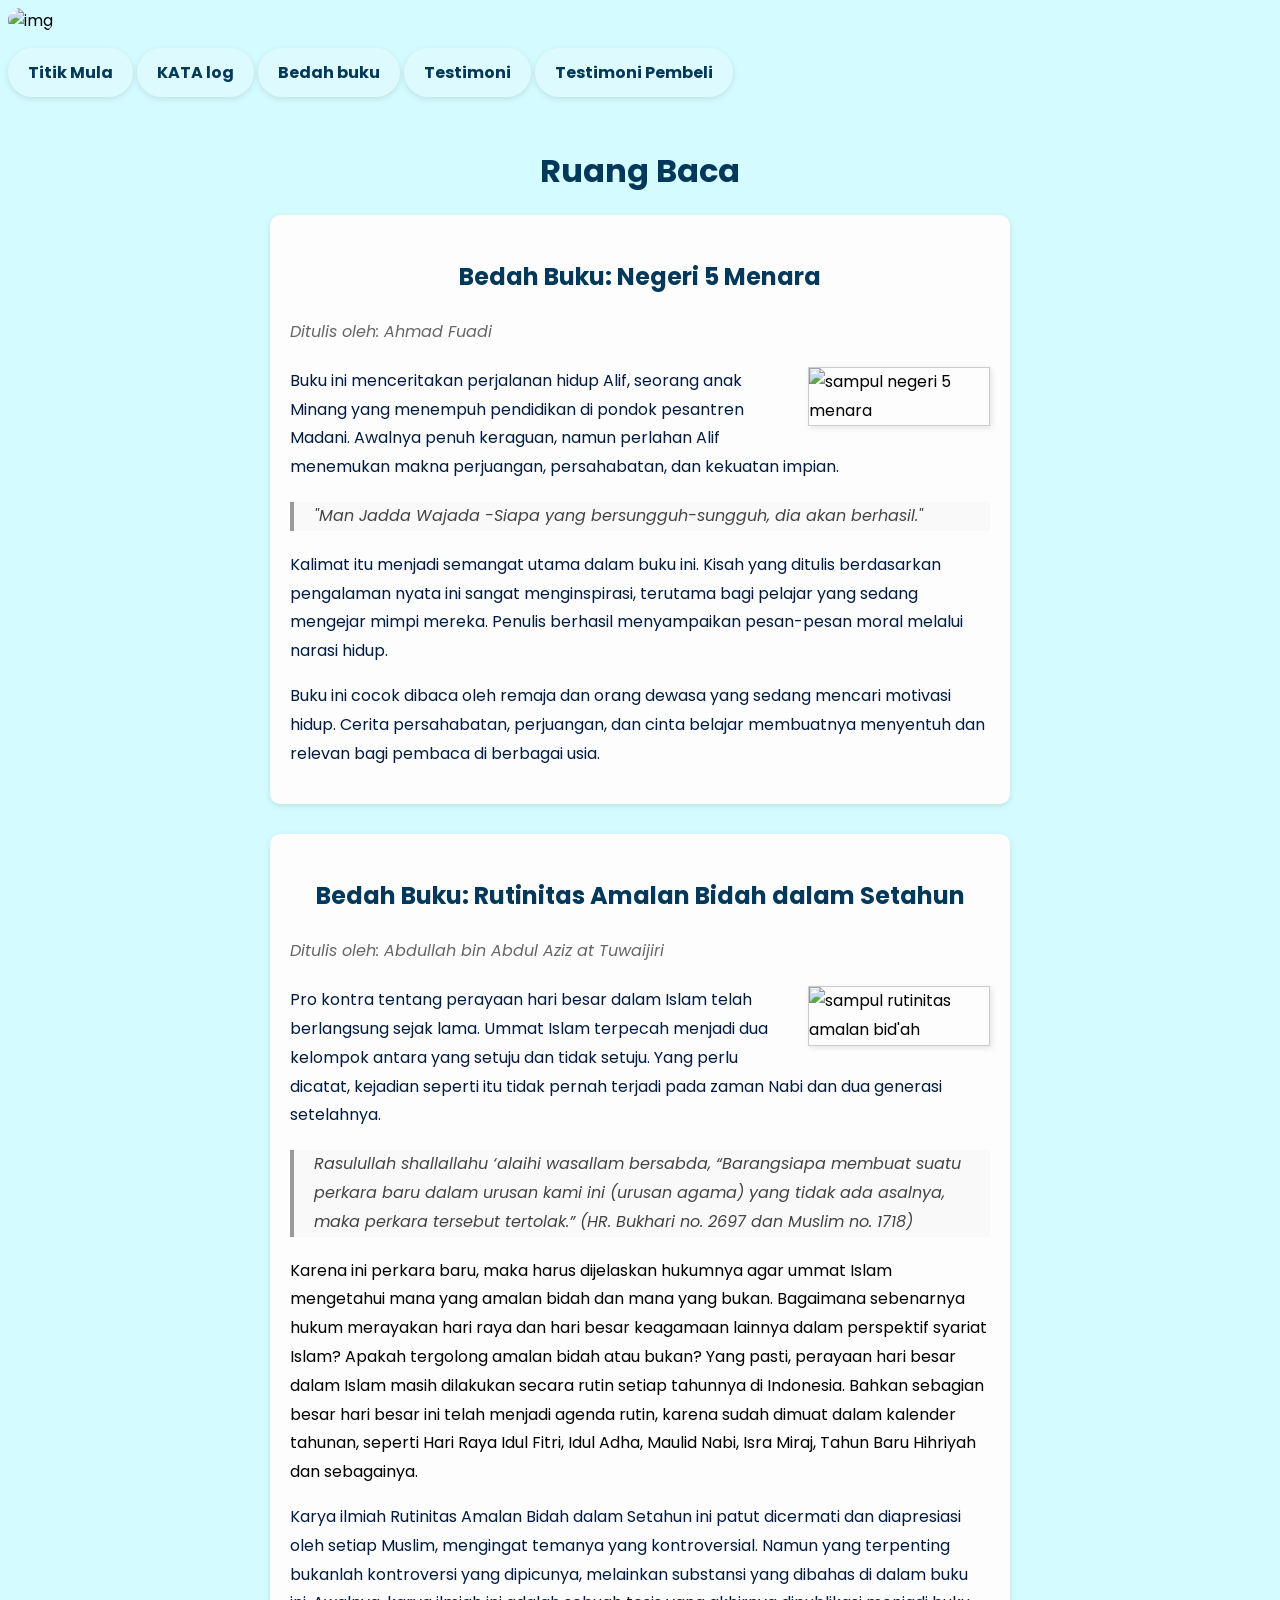
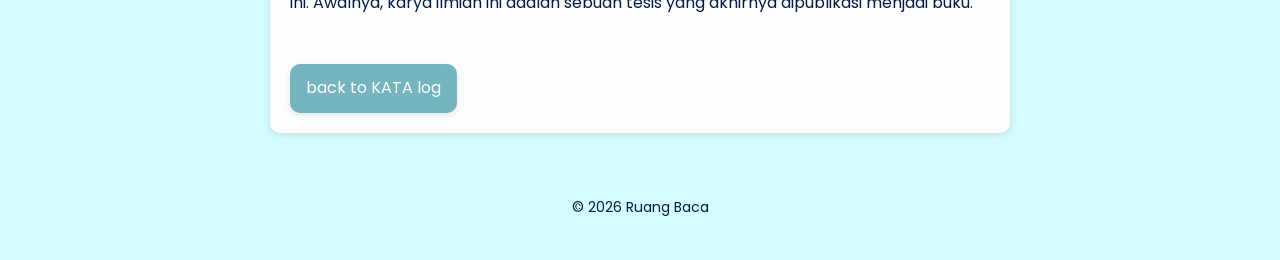
==== bedah-buku.html @ 251c615e "Add files via upload" ====
<!DOCTYPE html>
<html lang="id">
<head>
 
</style>  
 <meta charset="UTF-8">
 <meta name="viewport" content="width=device-width, initial-scale=1.0">
 <title>Profil Usaha Buku</title>
 <link rel="stylesheet" href="style.css" />
 <div class="hero-image">
 <img src="img/ChatGPT Image Feb 2, 2026, 08_58_20 AM.png" alt="img" style="width: 100%; max-height: 300px; object-fit: cover; border-radius: 15px;"></div>
</head>
 <link href="https://fonts.googleapis.com/css2?family=Poppins&display=swap" rel="stylesheet">

<body>
<nav> <a href="index.html"><strong>Titik Mula</strong></a>
  <a href="produk.html"><strong>KATA log</strong></a>
  <a href="bedah-buku.html"><strong>Bedah buku</strong></a>
  <a href="testimoni.html"><strong>Testimoni</strong></a>
  <a href="tampil-testimoni.html"><strong>Testimoni Pembeli</strong></a>

</nav>
<h1>Ruang Baca</h1>
<main class="artikel">
    <h2>Bedah Buku: Negeri 5 Menara</h2>
    <p class="penulis">Ditulis oleh: Ahmad Fuadi</p>
    <img src="img/b35cfadc-3458-4c8b-88dd-b34a82c48282-removebg-preview.png" alt="sampul negeri 5 menara" class="sampul" >
    

    <p>
        Buku ini menceritakan perjalanan hidup Alif, seorang anak Minang yang menempuh pendidikan di pondok pesantren Madani.
        Awalnya penuh keraguan, namun perlahan Alif menemukan makna perjuangan, persahabatan, dan kekuatan impian.
    </p>

    <blockquote>
        "Man Jadda Wajada -Siapa yang bersungguh-sungguh, dia akan berhasil."
    </blockquote>

    <p>
        Kalimat itu menjadi semangat utama dalam buku ini. Kisah yang ditulis berdasarkan pengalaman nyata ini sangat menginspirasi,
        terutama bagi pelajar yang sedang mengejar mimpi mereka. Penulis berhasil menyampaikan pesan-pesan moral melalui narasi hidup.
    </p>

    <p>
        Buku ini cocok dibaca oleh remaja dan orang dewasa yang sedang mencari motivasi hidup. Cerita persahabatan, perjuangan, dan cinta belajar membuatnya menyentuh dan relevan bagi pembaca di berbagai usia.
    
    </p>


</main>

<main class="artikel">
    <h2>Bedah Buku: Rutinitas Amalan Bidah dalam Setahun</h2>
    <p class="penulis">Ditulis oleh: Abdullah bin Abdul Aziz at Tuwaijiri</p>
    <img src="img/rutinitas-amalan-bidah-dalam-setahun-3d-rc.jpg-removebg-preview.png" alt="sampul rutinitas amalan bid'ah" class="sampul">

    <p>
        Pro kontra tentang perayaan hari besar dalam Islam telah berlangsung sejak lama. Ummat Islam terpecah menjadi dua kelompok antara yang setuju dan tidak setuju. Yang perlu dicatat, kejadian seperti itu tidak pernah terjadi pada zaman Nabi dan dua generasi setelahnya. 
        <blockquote> Rasulullah shallallahu ‘alaihi wasallam bersabda,
            “Barangsiapa membuat suatu perkara baru dalam urusan kami ini (urusan agama) yang tidak ada asalnya, maka perkara tersebut tertolak.” (HR. Bukhari no. 2697 dan Muslim no. 1718)
        </blockquote>
        Karena ini perkara baru, maka harus dijelaskan hukumnya agar ummat Islam mengetahui mana yang amalan bidah dan mana yang bukan.

Bagaimana sebenarnya hukum merayakan hari raya dan hari besar keagamaan lainnya dalam perspektif syariat Islam? Apakah tergolong amalan bidah atau bukan? Yang pasti, perayaan hari besar dalam Islam masih dilakukan secara rutin setiap tahunnya di Indonesia. Bahkan sebagian besar hari besar ini telah menjadi agenda rutin, karena sudah dimuat dalam kalender tahunan, seperti Hari Raya Idul Fitri, Idul Adha, Maulid Nabi, Isra Miraj, Tahun Baru Hihriyah dan sebagainya.
    </p>
<p>Karya ilmiah Rutinitas Amalan Bidah dalam Setahun ini patut dicermati dan diapresiasi oleh setiap Muslim, mengingat temanya yang kontroversial. Namun yang terpenting bukanlah kontroversi yang dipicunya, melainkan substansi yang dibahas di dalam buku ini. Awalnya, karya ilmiah ini adalah sebuah tesis yang akhirnya dipublikasi menjadi buku. 
    </p>
<a href="produk.html" class="btn-kembali">back to KATA log</a>
</main>
<footer>
    <p>&copy; 2026 Ruang Baca</p>

</footer>

</body>
</html>
---- style.css ----
body {
    background-color: #d4fbff;
    font-family: 'Poppins', sans-serif;
}
.section {
  background-color: #54ACBF;
  animation: ilang 1s ease-out;
}
h1 {
    color: #023859;
    text-align: center;
    animation: ilang 1s ease-out;
    margin-top: 50px;       /* Memberi jarak dari menu navigasi */
    margin-bottom: 20px;
    
}
h2 {
    color: #023859;
    text-align:center;
    animation: ilang 1s ease-out;
}
p {
    color: #011C40;
    animation: ilang 1s ease-out;
}
nav a {
    color: #023859;
    padding: 12px 20px;
    text-decoration: none;
    text-align: center;
    background-color: #ddfbff;
    box-shadow: 0 2px 6px rgba(0, 0, 0, 0.1);
    border-radius: 35px;
    display:flex;
    justify-content: center;
    gap: 10px;
    display: inline-block;
    align-items: center;
    margin-top: 15px;
}
nav a:hover {
    background-color: #54abbfa8;
    border-radius: 35px;
    transform: scale(1.09);
}
.daftar-produk {
    display: grid;
    grid-template-columns: repeat(auto-fit, 
minmax(250px, 1fr));
    gap: 20px;
    padding: 20px;
}
.Produk {
    background-color: #fff;
    border: 1px solid #ddd;
    padding: 15px;
    border-radius: 10px;
    text-align: center;
    box-shadow: 0 2px 6px rgba(0, 0, 0, 0.1);
    animation: ilang 1s ease-out;
    display: flex;
    flex-wrap: wrap;       /* Agar kalau tidak muat, dia pindah ke bawah sendiri */
    justify-content: center; /* Mengetengahkan semua produk */
    gap: 30px;             /* Memberi jarak yang lega antar buku */
    padding: 20px;
    align-items: flex-start;
}
.Produk img {
    width: 150px;
    height: auto;
    border-radius: 5px;
    margin-bottom: 10px;
    animation: ilang 1s ease-out;
}
.Produk h2 {
    font-size: 20px;
    color: #023859;
    text-align: center;
    animation: ilang 1s ease-out;
    
    
}
.Produk h3 {
    font-size: 16px;
    color: #023859;
    animation: ilang 1s ease-out;
    
}
.Harga {
    font-weight: bold;
    color: #023859;
    animation: ilang 1s ease-out;
}
.Deskripsi {
    font-size: 14px;
    color: #023859;
    animation: ilang 1s ease-out;
}
.artikel {
    max-width: 700px;
    margin: auto;
    padding: 20px;
    background-color:#fdfdfd;
    font-family: 'poppins', Tahoma, Geneva, Verdana, sans-serif;
    line-height: 1.8;
    border-radius: 10px;
    box-shadow: 0 2px 6px rgba(0, 0, 0, 0.1);
    margin-bottom: 30px;
    animation: ilang 1s ease-out;

}
.artikel .penulis {
    font-style: italic;
    color: #666;
    margin-bottom: 20px;
    animation: ilang 1s ease-out;
}
.artikel .sampul {
    width: 180px;
    float: right;
    margin: 0 0 20px 20px;
    border: 1px solid #ccc;
    box-shadow: 2px 2px 6px rgba(0, 0, 0, 0.1);
    animation: ilang 1s ease-out;
}
.artikel blockquote {
    font-style: italic;
    padding-left: 20px;
    margin: 20px 0;
    border-left: 4px solid #999;
    color: #444;
    background-color: #f9f9f9;
    animation: ilang 1s ease-out;
}
.btn-kembali {
    display: inline-block;
    margin-top: 30px;
    padding: 10px 16px;
    background-color: #74b5c0;
    color: white;
    text-decoration: none;
    border-radius: 10px;
    box-shadow: 0 2px 6px rgba(0, 0, 0, 0.1);
    animation: ilang 1s ease-out;

}
.btn-kembali:hover {
    background-color: #666;
}
@keyframes ilang {
  from {
    opacity: 0;
    transform: translateY(20px);
  }
  to {
    opacity: 1;
    transform: translateY(0);
  }
}
ul {
    animation: ilang 1s ease-out;
}
.formulir {
    max-width: 600px;
    margin: auto;
    padding: 20px;
    background-color: #c9f0f45d;
    border-radius: 10px;
    box-shadow: 0 0 5px rgba(0, 0, 0, 0.1);
    box-shadow: 0 0 100px rgba(0, 0, 0, 0.1);
    animation: ilang 1s ease-out;
}
form label {
    display: block;
    margin-top: 10px;
    font-weight: bold;
    animation: ilang 1s ease-out;

}
form input,
form select,
form textarea {
    width: 95%;
    padding: 8px;
    margin: 5px;
    margin-bottom: 15px;
    border-radius: 5px;
    border: 1px solid #ccc;
    animation: ilang 1s ease-out;
}
form button {
    background-color:#74b5c0 ;
    color: #ffffff;
    padding: 10px 15px;
    border: none;
    border-radius: 5px;
    cursor: pointer;
    animation: ilang 1s ease-out;
}
form button:hover {
    background-color: #738b8e;
}
.kategori-buku {
    max-width:fit-content;
    margin: auto;
    padding: 20px;
    background-color:#fdfdfd;
    font-family: 'poppins', Tahoma, Geneva, Verdana, sans-serif;
    line-height: 1.8;
    border-radius: 10px;
    box-shadow: 0 2px 6px rgba(0, 0, 0, 0.1);
    margin-bottom: 30px;
    animation: ilang 1s ease-out;
    
}
footer {
    text-align: center;
    padding: 20px;
    color: #666;
    font-family: 'poppins';
    font-size: 14px;
}
.hero-text {
    font-size: 1.2rem;
    font-style: italic;
    color: #555;
    text-align: center;
    max-width: 700px;
    margin: 20px auto; /* Mengetengahkan teks */
    line-height: 1.8;
}
details {
    margin-top: 15px;
    cursor: pointer;
    transition: all 0.3s ease;
}

summary::before {
    font-weight: bold;
    color: #023859; /* Warna biru navy konsisten */
    list-style: none; /* Menghilangkan segitiga standar browser */
    outline: none;
    background-color: #74b5c05d; /* Warna tombol kembali */;
    border-radius: 10px;
    content: "Singkap Makna";
}
details[open] summary::before {
    content: "Tutup Makna"; /* Pakai BEFORE agar menimpa teks sebelumnya */
    background-color: #023859; /* Ubah warna saat terbuka agar beda */
    color: white;

}
/* Ganti .kotak-testimoni menjadi .testimoni-box */
.testimoni-box {
    background-color: white;
    border-radius: 15px;
    padding: 20px;
    width: 300px;
    box-shadow: 0 4px 12px rgba(0, 0, 0, 0.1);
    border-left: 5px solid #023859; /* Aksen biru navy */
    margin-bottom: 20px;
}

/* Ganti juga label anaknya */
.testimoni-box p {
    margin: 5px 0;
    color: #333;
}

.testimoni-box strong {
    color: #023859; /* Memberi warna biru pada label Nama, Asal, dll */
}
/* Ini untuk mengatur tempat (ID) di mana testimoni dimunculkan */
#daftarTestimoni {
    display: flex;
    flex-wrap: wrap; /* Agar kalau penuh, kotaknya pindah ke baris baru */
    gap: 20px;       /* Jarak antar kotak */
    justify-content: center; /* Kotak berada di tengah halaman */
    padding: 30px;
    align-items: flex-start;
}
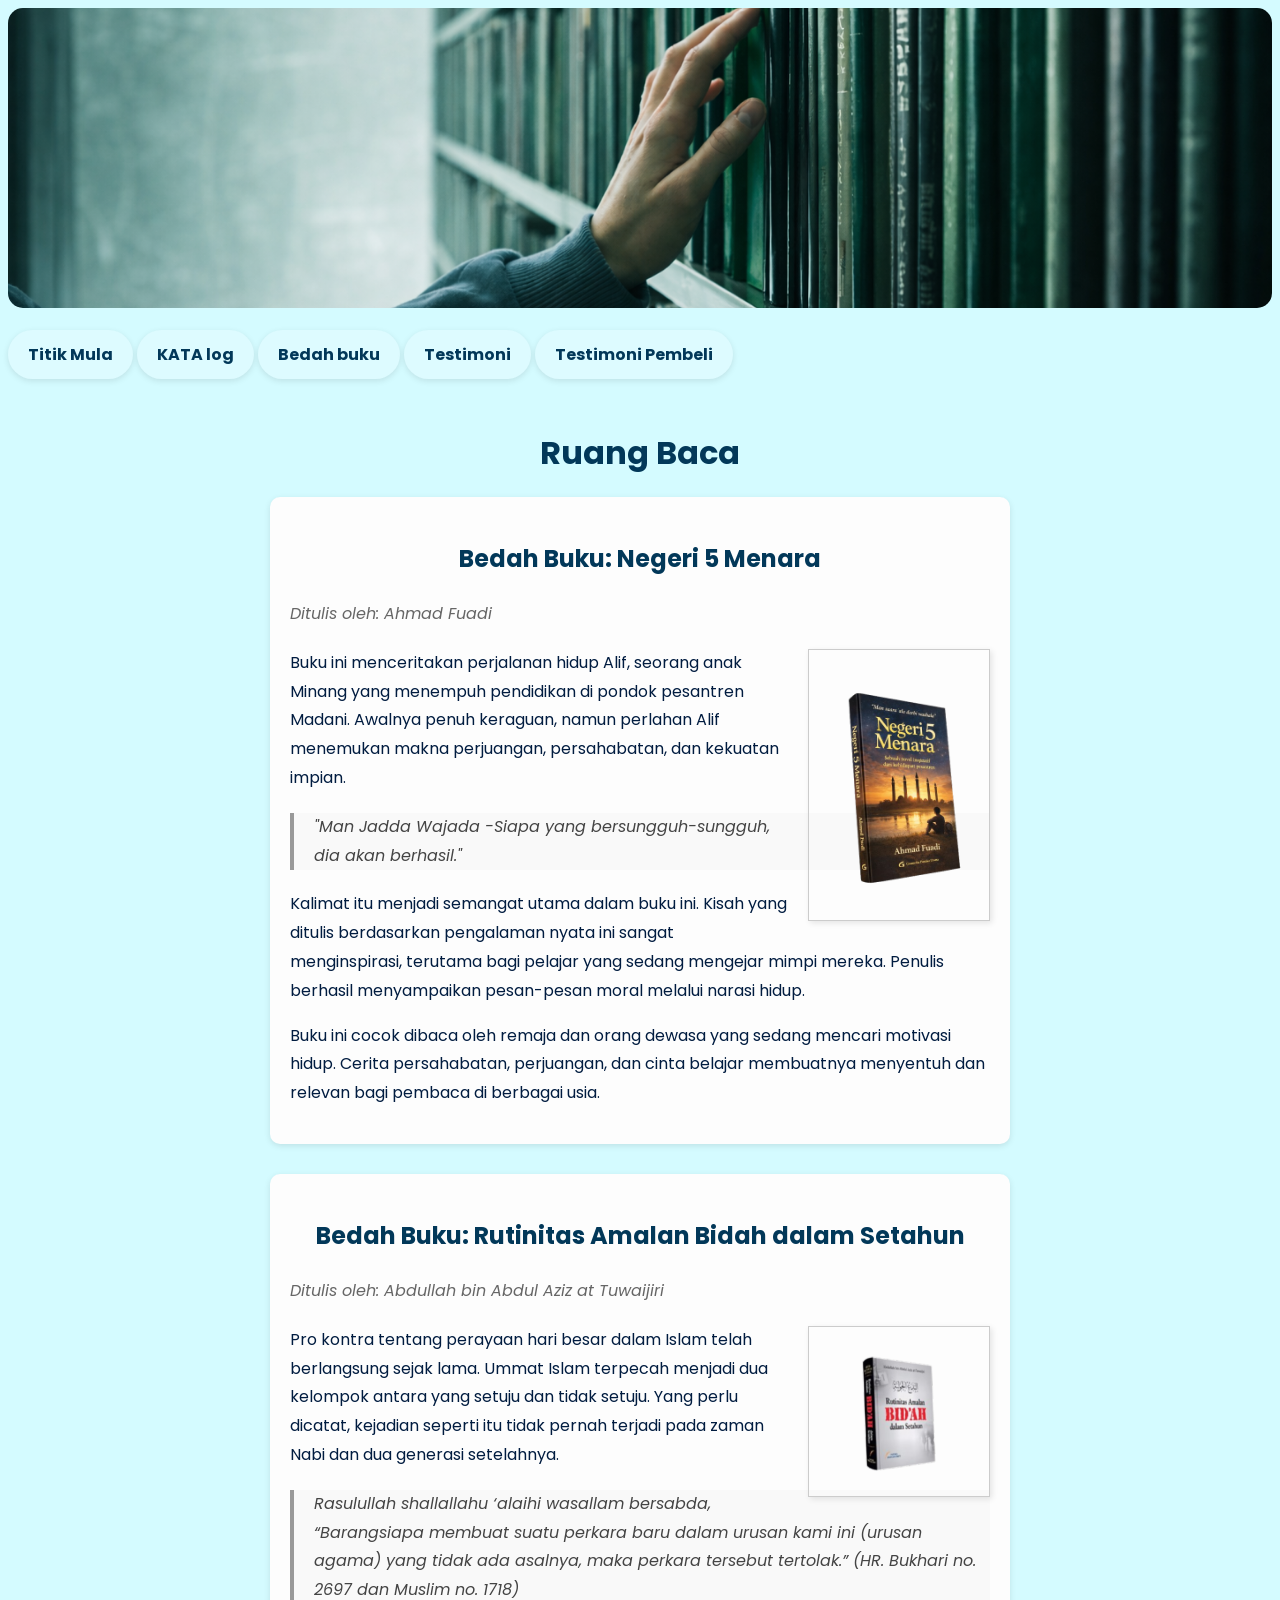
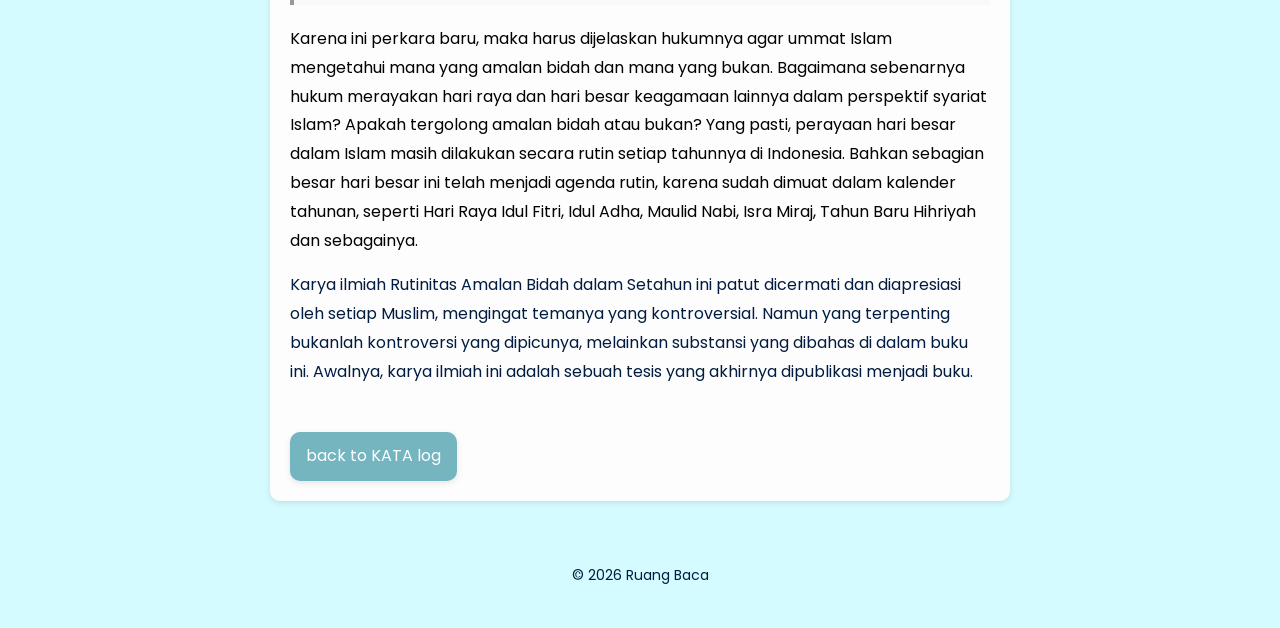
==== commit 47dcbae9: "Update bedah-buku.html" ====
--- a/bedah-buku.html
+++ b/bedah-buku.html
@@ -8,7 +8,7 @@
  <title>Profil Usaha Buku</title>
  <link rel="stylesheet" href="style.css" />
  <div class="hero-image">
- <img src="img/ChatGPT Image Feb 2, 2026, 08_58_20 AM.png" alt="img" style="width: 100%; max-height: 300px; object-fit: cover; border-radius: 15px;"></div>
+ <img src="ChatGPT Image Feb 2, 2026, 08_58_20 AM.png" alt="img" style="width: 100%; max-height: 300px; object-fit: cover; border-radius: 15px;"></div>
 </head>
  <link href="https://fonts.googleapis.com/css2?family=Poppins&display=swap" rel="stylesheet">
 
@@ -24,7 +24,7 @@
 <main class="artikel">
     <h2>Bedah Buku: Negeri 5 Menara</h2>
     <p class="penulis">Ditulis oleh: Ahmad Fuadi</p>
-    <img src="img/b35cfadc-3458-4c8b-88dd-b34a82c48282-removebg-preview.png" alt="sampul negeri 5 menara" class="sampul" >
+    <img src="b35cfadc-3458-4c8b-88dd-b34a82c48282-removebg-preview.png" alt="sampul negeri 5 menara" class="sampul" >
     
 
     <p>
@@ -52,7 +52,7 @@
 <main class="artikel">
     <h2>Bedah Buku: Rutinitas Amalan Bidah dalam Setahun</h2>
     <p class="penulis">Ditulis oleh: Abdullah bin Abdul Aziz at Tuwaijiri</p>
-    <img src="img/rutinitas-amalan-bidah-dalam-setahun-3d-rc.jpg-removebg-preview.png" alt="sampul rutinitas amalan bid'ah" class="sampul">
+    <img src="rutinitas-amalan-bidah-dalam-setahun-3d-rc.jpg-removebg-preview.png" alt="sampul rutinitas amalan bid'ah" class="sampul">
 
     <p>
         Pro kontra tentang perayaan hari besar dalam Islam telah berlangsung sejak lama. Ummat Islam terpecah menjadi dua kelompok antara yang setuju dan tidak setuju. Yang perlu dicatat, kejadian seperti itu tidak pernah terjadi pada zaman Nabi dan dua generasi setelahnya. 
@@ -73,4 +73,5 @@
 </footer>
 
 </body>
-</html>+
+</html>
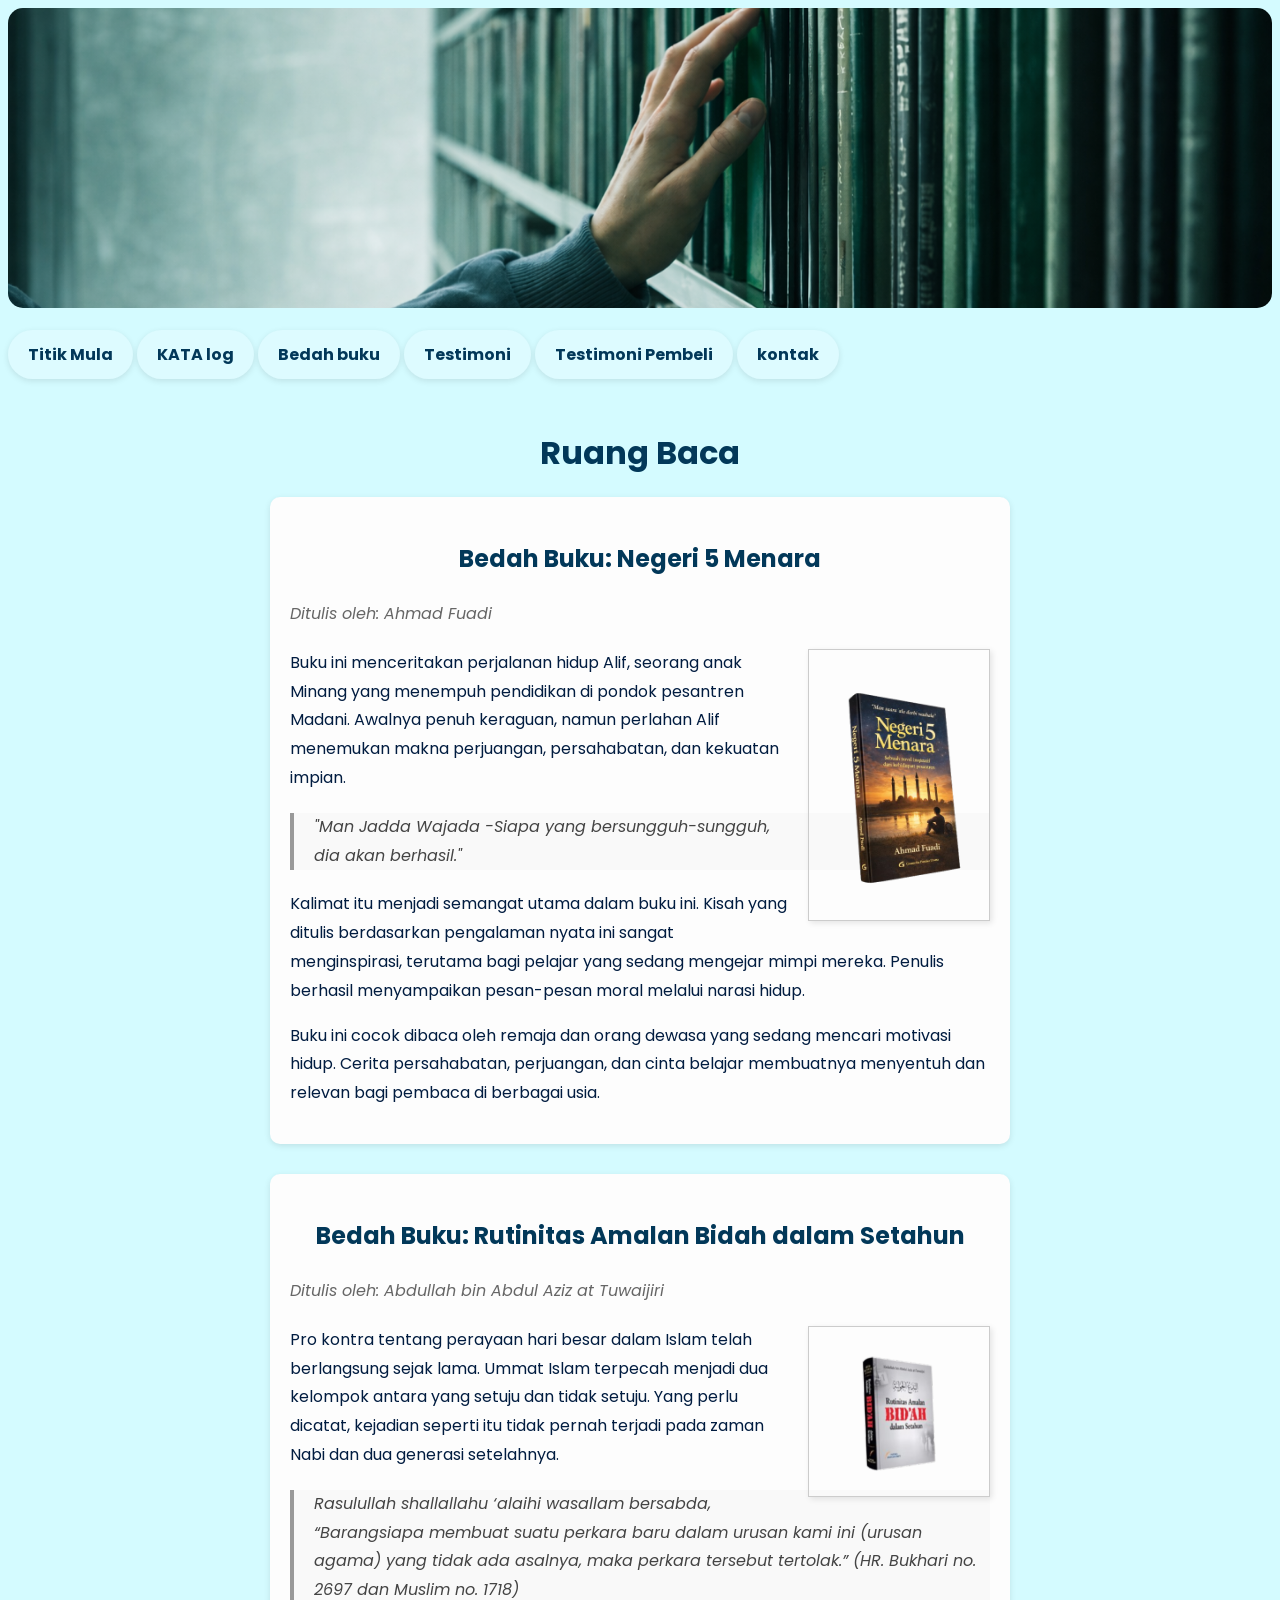
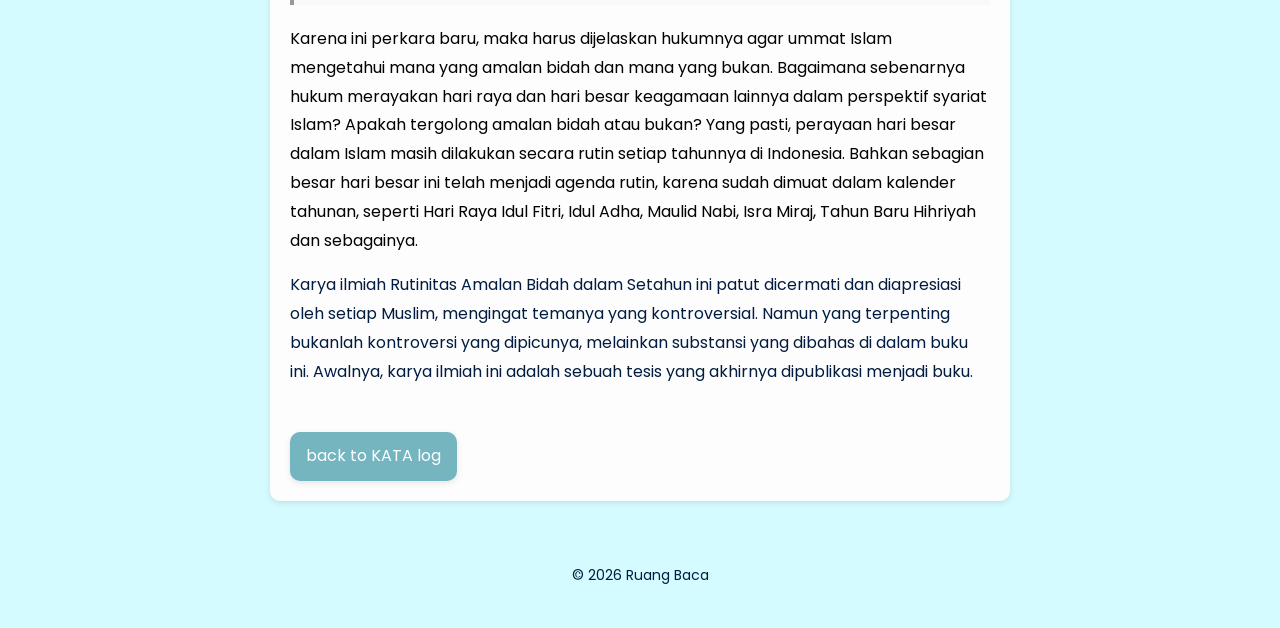
==== commit 9d5e1e0c: "Update bedah-buku.html" ====
--- a/bedah-buku.html
+++ b/bedah-buku.html
@@ -18,6 +18,7 @@
   <a href="bedah-buku.html"><strong>Bedah buku</strong></a>
   <a href="testimoni.html"><strong>Testimoni</strong></a>
   <a href="tampil-testimoni.html"><strong>Testimoni Pembeli</strong></a>
+ <a href="kontak.html"><strong>kontak</strong></a>
 
 </nav>
 <h1>Ruang Baca</h1>
@@ -75,3 +76,4 @@
 </body>
 
 </html>
+
--- a/style.css
+++ b/style.css
@@ -42,6 +42,8 @@
     background-color: #54abbfa8;
     border-radius: 35px;
     transform: scale(1.09);
+    box-shadow: 0 0 10px #74b5c0, 0 0 20px #74b5c0; 
+    transform: translateY(-3px); /* Sedikit mengangkat menu ke atas */
 }
 .daftar-produk {
     display: grid;
@@ -278,4 +280,5 @@
     justify-content: center; /* Kotak berada di tengah halaman */
     padding: 30px;
     align-items: flex-start;
-}+
+}
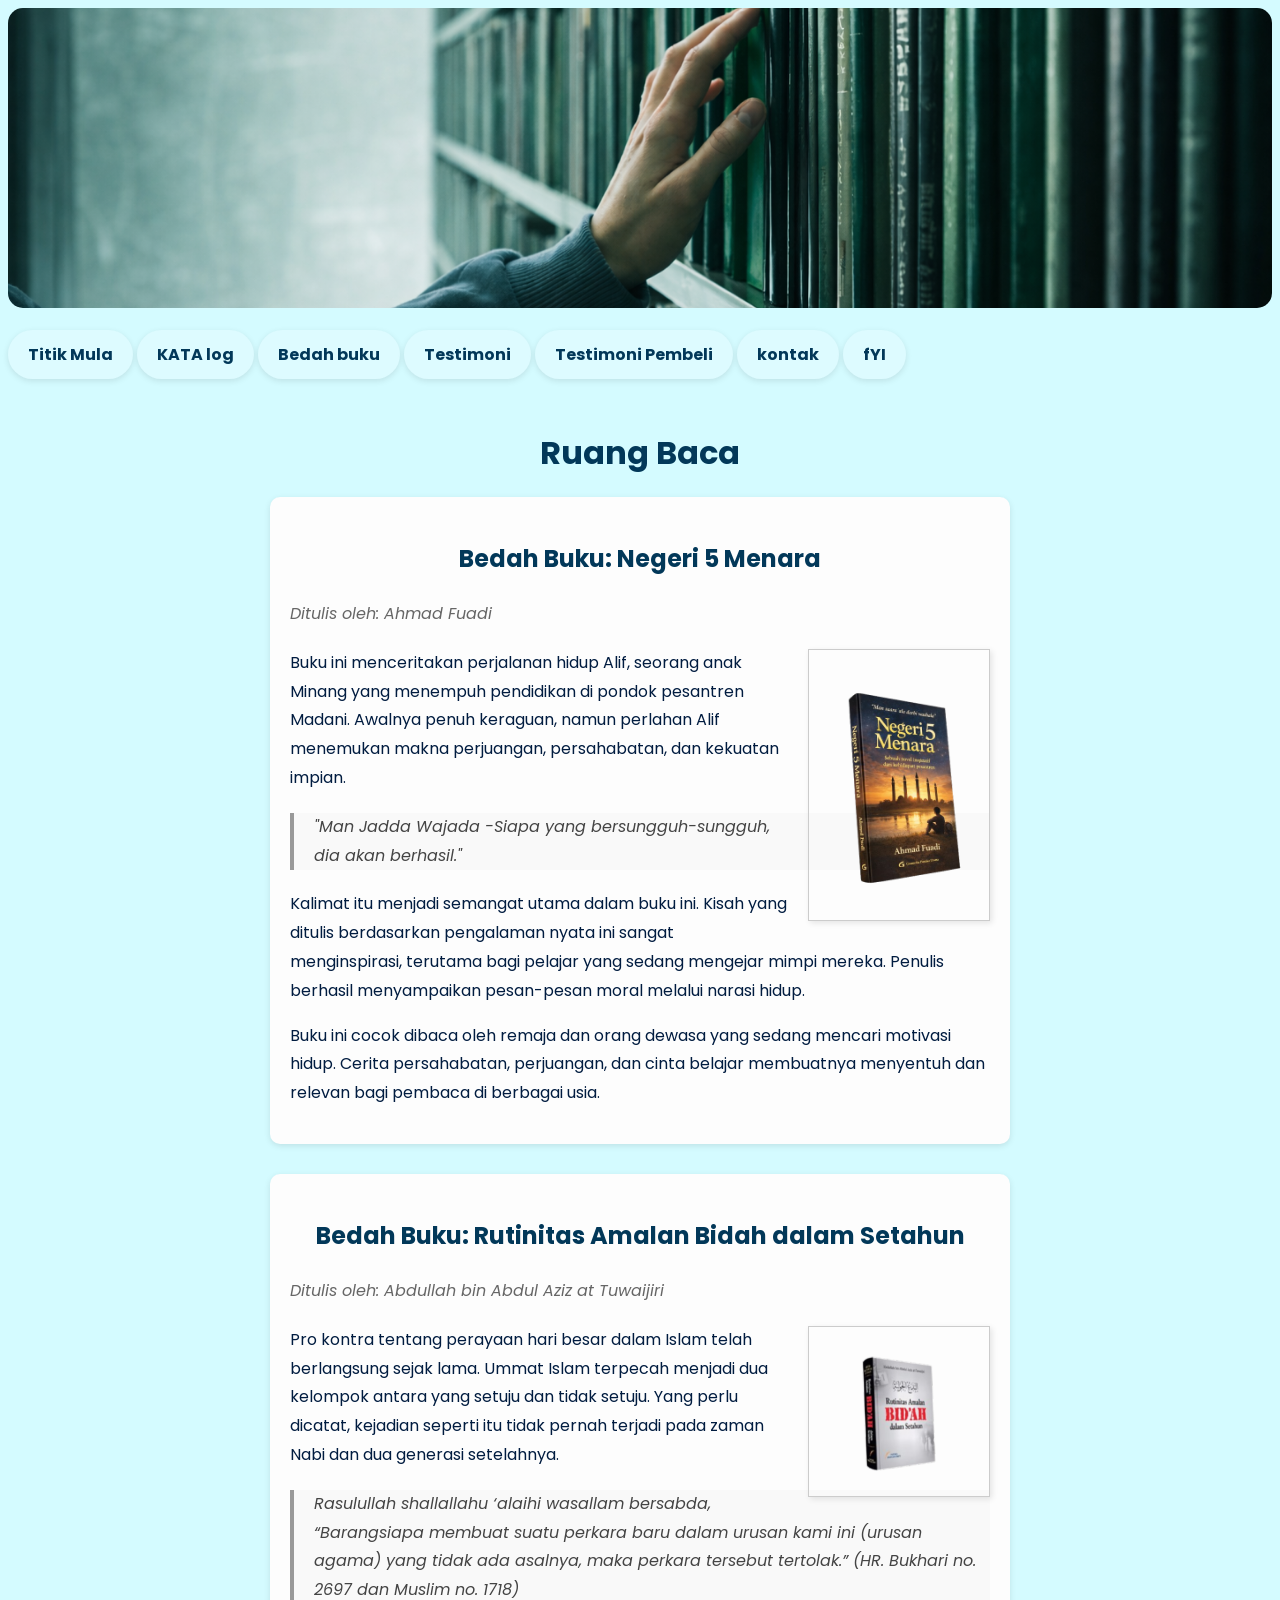
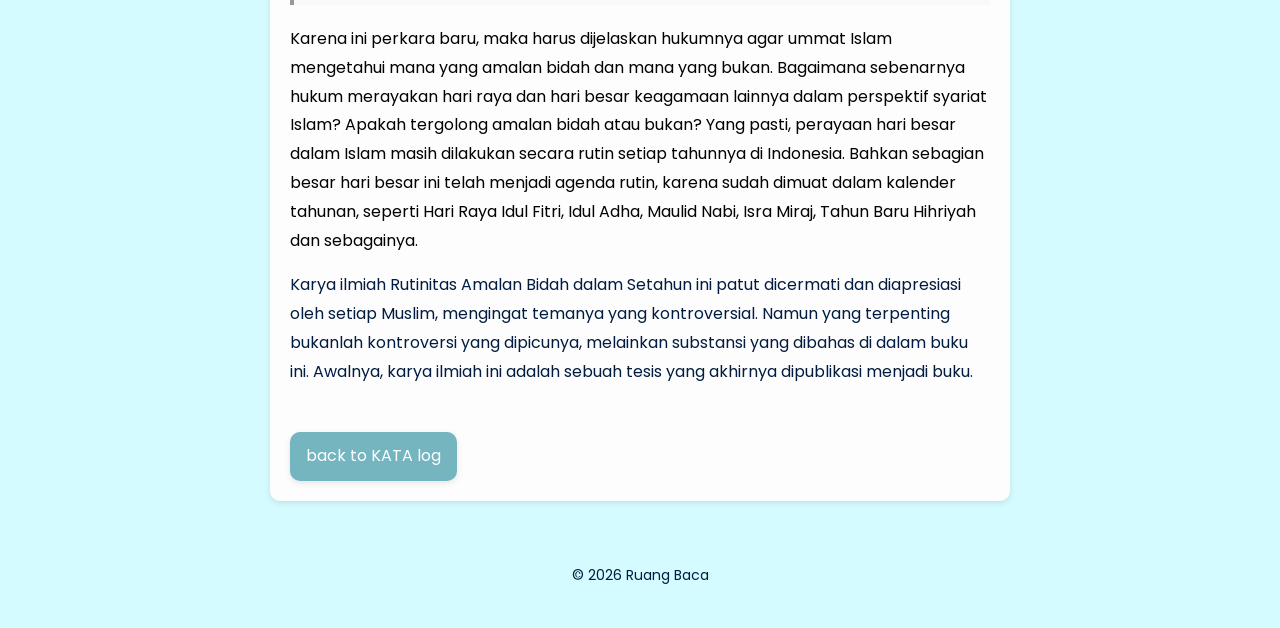
==== commit 0fc4aeea: "Update bedah-buku.html" ====
--- a/bedah-buku.html
+++ b/bedah-buku.html
@@ -19,6 +19,7 @@
   <a href="testimoni.html"><strong>Testimoni</strong></a>
   <a href="tampil-testimoni.html"><strong>Testimoni Pembeli</strong></a>
  <a href="kontak.html"><strong>kontak</strong></a>
+ <a href="event.html"><strong>fYI</strong></a>
 
 </nav>
 <h1>Ruang Baca</h1>
@@ -77,3 +78,4 @@
 
 </html>
 
+
--- a/style.css
+++ b/style.css
@@ -282,3 +282,125 @@
     align-items: flex-start;
 
 }
+/* Container Utama */
+.container-kontak {
+    display: flex;
+    flex-wrap: wrap;
+    justify-content: center;
+    gap: 40px;
+    padding: 50px 20px;
+    align-items: flex-start;
+}
+
+/* Kotak Info & Form */
+.info-toko, .form-kontak {
+    background: white;
+    padding: 30px;
+    border-radius: 15px;
+    width: 400px;
+    box-shadow: 0 4px 15px rgba(0,0,0,0.1);
+    border-left: 5px solid #023859; /* Aksen biru navy konsisten */
+}
+
+/* Gaya Input Form */
+input, textarea {
+    width: 100%;
+    padding: 12px;
+    margin-bottom: 15px;
+    border: 1px solid #ddd;
+    border-radius: 8px;
+    font-family: inherit;
+}
+
+/* Tombol Kirim dengan Efek Glowing */
+.btn-kirim {
+    background-color: #023859;
+    color: white;
+    padding: 12px 25px;
+    border: none;
+    border-radius: 10px;
+    cursor: pointer;
+    transition: all 0.3s ease;
+    width: 100%;
+    font-weight: bold;
+}
+
+.btn-kirim:hover {
+    box-shadow: 0 0 15px #74b5c0; /* Efek glowing sesuai navigasi */
+    transform: translateY(-2px);
+}
+/* Layout Utama */
+.container-event {
+    display: flex;
+    flex-wrap: wrap;
+    justify-content: center;
+    gap: 30px;
+    padding: 40px 20px;
+}
+
+/* Kartu Event */
+.event-card {
+    background: white;
+    width: 350px;
+    border-radius: 20px;
+    overflow: hidden;
+    position: relative;
+    box-shadow: 0 10px 20px rgba(0,0,0,0.1);
+    transition: all 0.3s ease;
+    border: 1px solid #eee;
+}
+
+.event-card:hover {
+    transform: translateY(-10px);
+    box-shadow: 0 0 20px #74b5c0; /* Efek glow sesuai nav */
+}
+
+/* Badge (Label Pojok) */
+.badge-diskon, .badge-event {
+    position: absolute;
+    top: 15px;
+    left: 15px;
+    padding: 5px 15px;
+    border-radius: 50px;
+    color: white;
+    font-weight: bold;
+    font-size: 0.8rem;
+    z-index: 10;
+}
+
+.badge-diskon { background: #e74c3c; } /* Merah untuk diskon */
+.badge-event { background: #023859; }  /* Biru navy untuk event */
+
+/* Informasi Text */
+.event-info {
+    padding: 20px;
+}
+
+.event-info h3 {
+    color: #023859;
+    margin-bottom: 10px;
+}
+
+.tanggal {
+    color: #74b5c0;
+    font-weight: bold;
+    font-size: 0.9rem;
+    margin-bottom: 10px;
+}
+
+/* Tombol di dalam Event */
+.btn-event {
+    display: inline-block;
+    margin-top: 15px;
+    padding: 10px 20px;
+    background: #023859;
+    color: white;
+    text-decoration: none;
+    border-radius: 10px;
+    transition: 0.3s;
+}
+
+.btn-event:hover {
+    background: #74b5c0;
+    box-shadow: 0 0 10px #74b5c0;
+}
